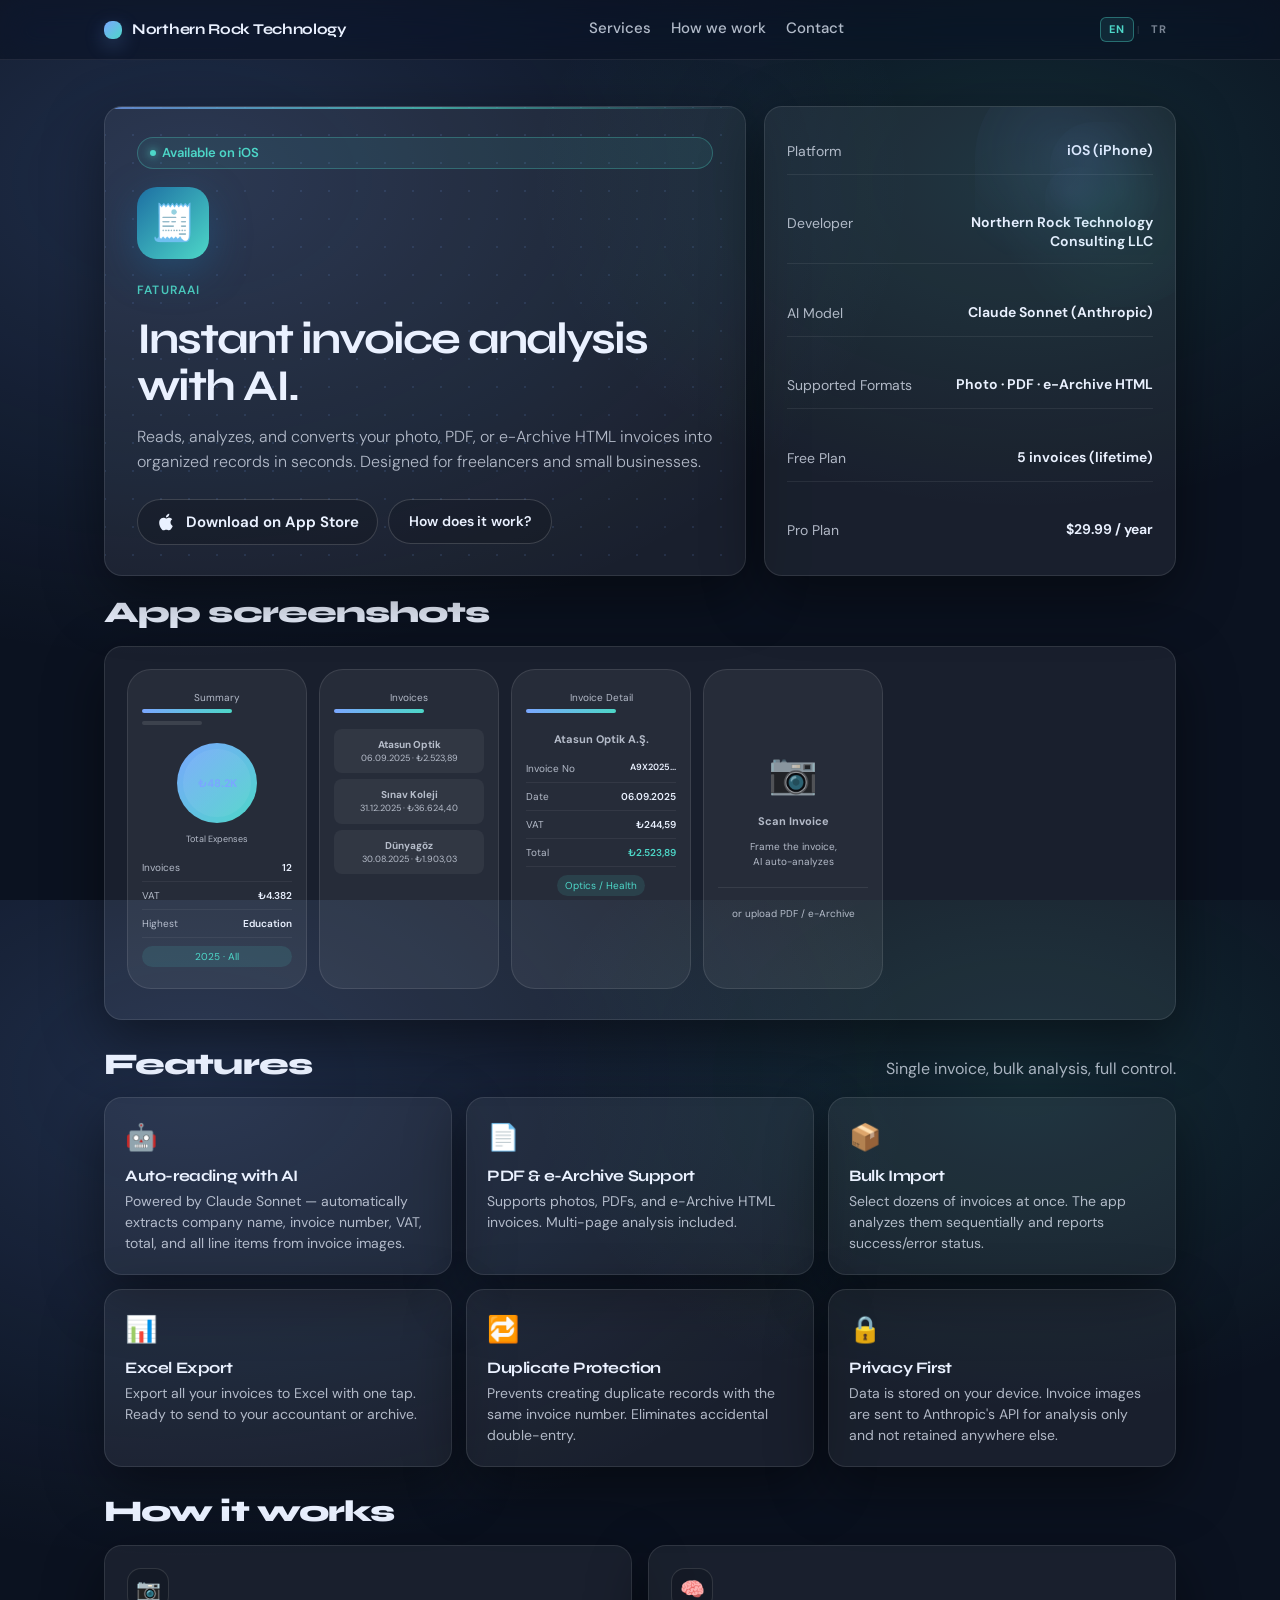
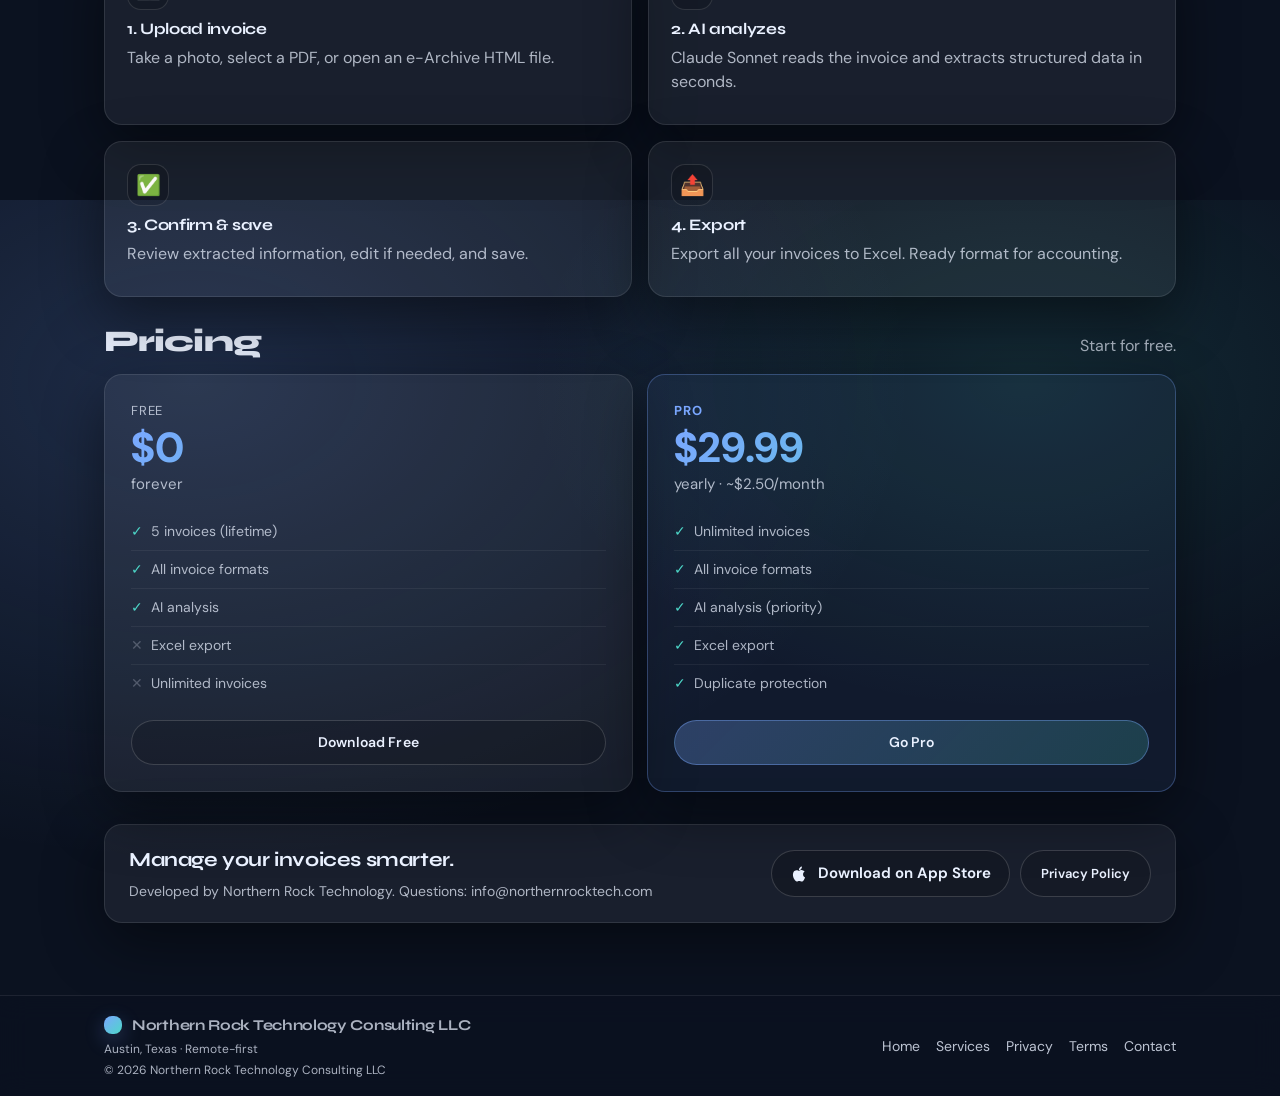
==== faturaai.html @ 68e74c22 "Initial commit via Netlify" ====
<!DOCTYPE html>
<html lang="en">
<head>
  <meta charset="UTF-8" />
  <style id="nrt-critical">
    /* Critical: hide dynamic elements before JS runs */
    .nav-drawer { display: none !important; }
    .skip-link { 
      position: fixed !important; 
      top: -300px !important; 
      opacity: 0 !important;
      pointer-events: none !important;
    }
    .nav-menu-btn { display: none !important; }
    .scroll-top { opacity: 0 !important; pointer-events: none !important; }
  </style>
  <meta name="viewport" content="width=device-width, initial-scale=1.0" />
  <title>FaturaAI – AI Invoice Analysis | Northern Rock Technology</title>
  <meta name="description" content="FaturaAI reads, analyzes, and converts your photo, PDF, and e-Archive invoices into organized records in seconds using AI. iOS app for freelancers and small businesses." />
  <link rel="preload" href="/styles.css" as="style" />
  <link rel="stylesheet" href="/styles.css" />
  <link rel="icon" href="/favicon.ico" />
  <link rel="manifest" href="/site.webmanifest" />
  <meta name="theme-color" content="#0b1220" />
  <style>
    .badge {
      display: inline-flex; align-items: center; gap: 6px;
      padding: 5px 12px; border-radius: 999px;
      border: 1px solid rgba(77,215,200,.30);
      background: rgba(77,215,200,.08);
      color: var(--accent2); font-size: 13px; font-weight: 600; margin-bottom: 14px;
    }
    .badge-dot { width:6px; height:6px; border-radius:50%; background:var(--accent2); box-shadow:0 0 8px var(--accent2); }
    .app-icon {
      width:72px; height:72px; border-radius:20px;
      background: linear-gradient(135deg,#1D6FA3,#4dd7c8);
      display:flex; align-items:center; justify-content:center;
      font-size:36px; box-shadow:0 12px 40px rgba(29,111,163,.40);
      margin-bottom:18px; flex-shrink:0;
    }
    .store-btn {
      display:inline-flex; align-items:center; gap:10px;
      padding:11px 18px; border-radius:999px;
      border:1px solid rgba(255,255,255,.16); background:rgba(0,0,0,.18);
      color:var(--text); font-weight:650; font-size:15px;
      transition:transform .15s ease,background .15s ease;
    }
    .store-btn:hover { background:rgba(122,167,255,.12); transform:translateY(-2px); }
    .store-btn svg { flex-shrink:0; }
    .feature-grid { display:grid; grid-template-columns:repeat(3,1fr); gap:14px; margin-top:6px; }
    .feature-card {
      padding:20px; background:var(--card); border:1px solid var(--border);
      border-radius:var(--radius); box-shadow:var(--shadow);
    }
    .feature-icon { font-size:26px; margin-bottom:10px; }
    .feature-card h3 { margin:0 0 6px; font-size:16px; }
    .feature-card p { margin:0; color:var(--muted); font-size:14px; line-height:1.5; }
    .pricing-card {
      padding:26px; background:var(--card); border:1px solid var(--border);
      border-radius:var(--radius); box-shadow:var(--shadow);
    }
    .price-tag {
      font-size:42px; font-weight:800; line-height:1;
      background:linear-gradient(135deg,var(--accent),var(--accent2));
      -webkit-background-clip:text; -webkit-text-fill-color:transparent; background-clip:text;
    }
    .price-period { color:var(--muted); font-size:15px; }
    .plan-features { list-style:none; padding:0; margin:18px 0; }
    .plan-features li {
      padding:8px 0; border-bottom:1px solid rgba(255,255,255,.06);
      color:var(--muted); font-size:14px; display:flex; align-items:center; gap:8px;
    }
    .plan-features li:last-child { border-bottom:none; }
    .check { color:var(--accent2); } .cross { color:rgba(234,241,255,.25); }
    .plans-grid { display:grid; grid-template-columns:1fr 1fr; gap:14px; }
    .plans-grid .pricing-card.pro { border-color:rgba(122,167,255,.30); background:rgba(122,167,255,.06); }
    .screenshot-row { display:flex; gap:12px; overflow-x:auto; padding-bottom:8px; scrollbar-width:none; }
    .screenshot-row::-webkit-scrollbar { display:none; }
    .screenshot-mock {
      flex-shrink:0; width:180px; height:320px; border-radius:24px;
      border:1px solid var(--border); background:var(--card);
      display:flex; align-items:center; justify-content:center;
      color:var(--muted); font-size:13px; text-align:center;
      padding:16px; position:relative; overflow:hidden;
    }
    .mock-inner { position:absolute; inset:0; display:flex; flex-direction:column; padding:20px 14px 14px; }
    .mock-bar { height:4px; border-radius:2px; background:rgba(255,255,255,.10); margin-bottom:8px; }
    .mock-bar.accent { background:linear-gradient(90deg,var(--accent),var(--accent2)); width:60%; }
    .mock-bar.sm { width:40%; }
    .mock-circle {
      width:80px; height:80px; border-radius:50%; border:6px solid transparent;
      background: linear-gradient(var(--card),var(--card)) padding-box,
                  linear-gradient(135deg,var(--accent),var(--accent2)) border-box;
      margin:10px auto; display:flex; align-items:center; justify-content:center;
      font-size:11px; color:var(--accent); font-weight:700;
    }
    .mock-row { display:flex; justify-content:space-between; padding:6px 0; border-bottom:1px solid rgba(255,255,255,.06); font-size:10px; }
    .mock-row .mk { color:var(--muted); } .mock-row .mv { color:var(--text); font-weight:600; }
    .mock-tag { display:inline-block; padding:3px 8px; border-radius:999px; background:rgba(77,215,200,.12); color:var(--accent2); font-size:10px; margin-top:8px; }
    @media (max-width:860px){ .feature-grid{grid-template-columns:1fr 1fr;} .plans-grid{grid-template-columns:1fr;} }
    @media (max-width:560px){ .feature-grid{grid-template-columns:1fr;} }
  </style>

</head>
<body>

<nav class="nav">
  <div class="nav-inner">
    <a href="/" class="brand">
      <div class="brand-dot"></div>
      Northern Rock Technology
    </a>
    <div class="nav-links">
      <a href="/services.html" data-i18n="nav_services">Services</a>
      <a href="/how-we-work.html" data-i18n="nav_how">How we work</a>
      <a href="/contact.html" data-i18n="nav_contact">Contact</a>
    </div>
  </div>
</nav>

<div id="main-content" class="container">

  <!-- HERO -->
  <div class="hero" style="padding-top:22px">
    <div class="card hero-card" style="display:flex; flex-direction:column; gap:4px">
      <div class="badge">
        <span class="badge-dot"></span>
        <span data-i18n="fatura_available">Available on iOS</span>
      </div>
      <div class="app-icon">🧾</div>
      <div class="eyebrow" data-i18n="fatura_eyebrow">FaturaAI</div>
      <h1 style="font-size:44px; margin:0 0 10px" data-i18n="fatura_h1">Instant invoice analysis<br>with AI.</h1>
      <p style="font-size:16px; margin:0 0 20px; color:var(--muted); line-height:1.6" data-i18n="fatura_lead">
        Reads, analyzes, and converts your photo, PDF, or e-Archive HTML invoices into organized records in seconds. Designed for freelancers and small businesses.
      </p>
      <div class="hero-actions">
        <a href="https://apps.apple.com/app/faturaai/id6760459140" class="store-btn">
          <svg width="20" height="20" viewBox="0 0 24 24" fill="currentColor"><path d="M18.71 19.5c-.83 1.24-1.71 2.45-3.05 2.47-1.34.03-1.77-.79-3.29-.79-1.53 0-2 .77-3.27.82-1.31.05-2.3-1.32-3.14-2.53C4.25 17 2.94 12.45 4.7 9.39c.87-1.52 2.43-2.48 4.12-2.51 1.28-.02 2.5.87 3.29.87.78 0 2.26-1.07 3.8-.91.65.03 2.47.26 3.64 1.98-.09.06-2.17 1.28-2.15 3.81.03 3.02 2.65 4.03 2.68 4.04-.03.07-.42 1.44-1.38 2.83M13 3.5c.73-.83 1.94-1.46 2.94-1.5.13 1.17-.34 2.35-1.04 3.19-.69.85-1.83 1.51-2.95 1.42-.15-1.15.41-2.35 1.05-3.11z"/></svg>
          <span data-i18n="fatura_appstore">Download on App Store</span>
        </a>
        <a href="#how-it-works" class="btn" style="font-size:14px" data-i18n="fatura_how_link">How does it work?</a>
      </div>
    </div>

    <div class="card hero-meta">
      <div class="meta-visual">
        <div class="orb"></div><div class="orb small"></div><div class="orb tiny"></div>
      </div>
      <div class="meta-row"><span class="meta-k" data-i18n="fatura_meta_platform_k">Platform</span><span class="meta-v" data-i18n="fatura_meta_platform_v">iOS (iPhone)</span></div>
      <div class="meta-row"><span class="meta-k" data-i18n="fatura_meta_dev_k">Developer</span><span class="meta-v" data-i18n="fatura_meta_dev_v">Northern Rock Technology Consulting LLC</span></div>
      <div class="meta-row"><span class="meta-k" data-i18n="fatura_meta_ai_k">AI Model</span><span class="meta-v" data-i18n="fatura_meta_ai_v">Claude Sonnet (Anthropic)</span></div>
      <div class="meta-row"><span class="meta-k" data-i18n="fatura_meta_format_k">Supported Formats</span><span class="meta-v" data-i18n="fatura_meta_format_v">Photo · PDF · e-Archive HTML</span></div>
      <div class="meta-row"><span class="meta-k" data-i18n="fatura_meta_free_k">Free Plan</span><span class="meta-v" data-i18n="fatura_meta_free_v">5 invoices (lifetime)</span></div>
      <div class="meta-row"><span class="meta-k" data-i18n="fatura_meta_pro_k">Pro Plan</span><span class="meta-v" data-i18n="fatura_meta_pro_v">$29.99 / year</span></div>
    </div>
  </div>

  <!-- SCREENSHOTS -->
  <div class="section">
    <div class="section-head"><h2 data-i18n="fatura_screens_h2">App screenshots</h2></div>
    <div class="card" style="padding:22px; overflow:hidden">
      <div class="screenshot-row">
        <div class="screenshot-mock">
          <div class="mock-inner">
            <div style="font-size:10px; color:var(--muted); margin-bottom:4px">Summary</div>
            <div class="mock-bar accent"></div><div class="mock-bar sm"></div>
            <div class="mock-circle">₺48.2K</div>
            <div style="font-size:9px; color:var(--muted); text-align:center; margin-bottom:8px">Total Expenses</div>
            <div class="mock-row"><span class="mk">Invoices</span><span class="mv">12</span></div>
            <div class="mock-row"><span class="mk">VAT</span><span class="mv">₺4.382</span></div>
            <div class="mock-row"><span class="mk">Highest</span><span class="mv">Education</span></div>
            <div class="mock-tag">2025 · All</div>
          </div>
        </div>
        <div class="screenshot-mock">
          <div class="mock-inner">
            <div style="font-size:10px; color:var(--muted); margin-bottom:4px">Invoices</div>
            <div class="mock-bar accent"></div>
            <div style="margin-top:8px; display:flex; flex-direction:column; gap:6px">
              <div style="background:rgba(255,255,255,.05); border-radius:8px; padding:8px">
                <div style="font-size:10px; font-weight:700">Atasun Optik</div>
                <div style="font-size:9px; color:var(--muted)">06.09.2025 · ₺2.523,89</div>
              </div>
              <div style="background:rgba(255,255,255,.05); border-radius:8px; padding:8px">
                <div style="font-size:10px; font-weight:700">Sınav Koleji</div>
                <div style="font-size:9px; color:var(--muted)">31.12.2025 · ₺36.624,40</div>
              </div>
              <div style="background:rgba(255,255,255,.05); border-radius:8px; padding:8px">
                <div style="font-size:10px; font-weight:700">Dünyagöz</div>
                <div style="font-size:9px; color:var(--muted)">30.08.2025 · ₺1.903,03</div>
              </div>
            </div>
          </div>
        </div>
        <div class="screenshot-mock">
          <div class="mock-inner">
            <div style="font-size:10px; color:var(--muted); margin-bottom:4px">Invoice Detail</div>
            <div class="mock-bar accent"></div>
            <div style="margin-top:10px">
              <div style="font-size:11px; font-weight:700; margin-bottom:8px">Atasun Optik A.Ş.</div>
              <div class="mock-row"><span class="mk">Invoice No</span><span class="mv" style="font-size:9px">A9X2025...</span></div>
              <div class="mock-row"><span class="mk">Date</span><span class="mv">06.09.2025</span></div>
              <div class="mock-row"><span class="mk">VAT</span><span class="mv">₺244,59</span></div>
              <div class="mock-row"><span class="mk">Total</span><span class="mv" style="color:var(--accent2)">₺2.523,89</span></div>
              <div class="mock-tag">Optics / Health</div>
            </div>
          </div>
        </div>
        <div class="screenshot-mock">
          <div class="mock-inner" style="align-items:center; justify-content:center; gap:10px">
            <div style="font-size:40px">📷</div>
            <div style="font-size:11px; font-weight:700; text-align:center">Scan Invoice</div>
            <div style="font-size:10px; color:var(--muted); text-align:center; line-height:1.5">Frame the invoice,<br>AI auto-analyzes</div>
            <div style="width:100%; height:1px; background:rgba(255,255,255,.08); margin:8px 0"></div>
            <div style="font-size:10px; color:var(--muted); text-align:center">or upload PDF / e-Archive</div>
          </div>
        </div>
      </div>
    </div>
  </div>

  <!-- FEATURES -->
  <div class="section">
    <div class="section-head">
      <h2 data-i18n="fatura_feat_h2">Features</h2>
      <p class="muted" data-i18n="fatura_feat_lead">Single invoice, bulk analysis, full control.</p>
    </div>
    <div class="feature-grid">
      <div class="feature-card"><div class="feature-icon">🤖</div><h3 data-i18n="fatura_f1_h3">Auto-reading with AI</h3><p data-i18n="fatura_f1_p">Powered by Claude Sonnet — automatically extracts company name, invoice number, VAT, total, and all line items from invoice images.</p></div>
      <div class="feature-card"><div class="feature-icon">📄</div><h3 data-i18n="fatura_f2_h3">PDF & e-Archive Support</h3><p data-i18n="fatura_f2_p">Supports photos, PDFs, and e-Archive HTML invoices. Multi-page analysis included.</p></div>
      <div class="feature-card"><div class="feature-icon">📦</div><h3 data-i18n="fatura_f3_h3">Bulk Import</h3><p data-i18n="fatura_f3_p">Select dozens of invoices at once. The app analyzes them sequentially and reports success/error status.</p></div>
      <div class="feature-card"><div class="feature-icon">📊</div><h3 data-i18n="fatura_f4_h3">Excel Export</h3><p data-i18n="fatura_f4_p">Export all your invoices to Excel with one tap. Ready to send to your accountant or archive.</p></div>
      <div class="feature-card"><div class="feature-icon">🔁</div><h3 data-i18n="fatura_f5_h3">Duplicate Protection</h3><p data-i18n="fatura_f5_p">Prevents creating duplicate records with the same invoice number. Eliminates accidental double-entry.</p></div>
      <div class="feature-card"><div class="feature-icon">🔒</div><h3 data-i18n="fatura_f6_h3">Privacy First</h3><p data-i18n="fatura_f6_p">Data is stored on your device. Invoice images are sent to Anthropic's API for analysis only and not retained anywhere else.</p></div>
    </div>
  </div>

  <!-- HOW IT WORKS -->
  <div class="section" id="how-it-works">
    <div class="section-head"><h2 data-i18n="fatura_how_h2">How it works</h2></div>
    <div class="grid">
      <div class="card service"><div class="service-icon">📷</div><h3 data-i18n="fatura_step1_h3">1. Upload invoice</h3><p data-i18n="fatura_step1_p">Take a photo, select a PDF, or open an e-Archive HTML file.</p></div>
      <div class="card service"><div class="service-icon">🧠</div><h3 data-i18n="fatura_step2_h3">2. AI analyzes</h3><p data-i18n="fatura_step2_p">Claude Sonnet reads the invoice and extracts structured data in seconds.</p></div>
      <div class="card service"><div class="service-icon">✅</div><h3 data-i18n="fatura_step3_h3">3. Confirm & save</h3><p data-i18n="fatura_step3_p">Review extracted information, edit if needed, and save.</p></div>
      <div class="card service"><div class="service-icon">📤</div><h3 data-i18n="fatura_step4_h3">4. Export</h3><p data-i18n="fatura_step4_p">Export all your invoices to Excel. Ready format for accounting.</p></div>
    </div>
  </div>

  <!-- PRICING -->
  <div class="section">
    <div class="section-head">
      <h2 data-i18n="fatura_price_h2">Pricing</h2>
      <p class="muted" data-i18n="fatura_price_lead">Start for free.</p>
    </div>
    <div class="plans-grid">
      <div class="pricing-card">
        <div style="font-size:13px; color:var(--muted); margin-bottom:6px; text-transform:uppercase; letter-spacing:.06em;" data-i18n="fatura_free_label">Free</div>
        <div class="price-tag">$0</div>
        <div class="price-period" style="margin-top:4px" data-i18n="fatura_free_period">forever</div>
        <ul class="plan-features">
          <li><span class="check">✓</span> <span data-i18n="fatura_free_f1">5 invoices (lifetime)</span></li>
          <li><span class="check">✓</span> <span data-i18n="fatura_free_f2">All invoice formats</span></li>
          <li><span class="check">✓</span> <span data-i18n="fatura_free_f3">AI analysis</span></li>
          <li><span class="cross">✕</span> <span data-i18n="fatura_free_f4">Excel export</span></li>
          <li><span class="cross">✕</span> <span data-i18n="fatura_free_f5">Unlimited invoices</span></li>
        </ul>
        <a href="https://apps.apple.com/app/faturaai/id6760459140" class="btn" style="width:100%; justify-content:center" data-i18n="fatura_free_btn">Download Free</a>
      </div>
      <div class="pricing-card pro">
        <div style="font-size:13px; color:var(--accent); margin-bottom:6px; text-transform:uppercase; letter-spacing:.06em; font-weight:700;" data-i18n="fatura_pro_label">Pro</div>
        <div class="price-tag">$29.99</div>
        <div class="price-period" style="margin-top:4px" data-i18n="fatura_pro_period">yearly · ~$2.50/month</div>
        <ul class="plan-features">
          <li><span class="check">✓</span> <span data-i18n="fatura_pro_f1">Unlimited invoices</span></li>
          <li><span class="check">✓</span> <span data-i18n="fatura_pro_f2">All invoice formats</span></li>
          <li><span class="check">✓</span> <span data-i18n="fatura_pro_f3">AI analysis (priority)</span></li>
          <li><span class="check">✓</span> <span data-i18n="fatura_pro_f4">Excel export</span></li>
          <li><span class="check">✓</span> <span data-i18n="fatura_pro_f5">Duplicate protection</span></li>
        </ul>
        <a href="https://apps.apple.com/app/faturaai/id6760459140" class="btn primary" style="width:100%; justify-content:center" data-i18n="fatura_pro_btn">Go Pro</a>
      </div>
    </div>
  </div>

  <!-- CTA -->
  <div class="card cta" style="margin-top:24px; margin-bottom:8px">
    <div>
      <p class="cta-title" style="font-size:20px; font-weight:700" data-i18n="fatura_cta_title">Manage your invoices smarter.</p>
      <p class="muted" style="margin:0; font-size:14px" data-i18n="fatura_cta_sub">Developed by Northern Rock Technology. Questions: info@northernrocktech.com</p>
    </div>
    <div style="display:flex; gap:10px; flex-wrap:wrap">
      <a href="https://apps.apple.com/app/faturaai/id6760459140" class="store-btn">
        <svg width="18" height="18" viewBox="0 0 24 24" fill="currentColor"><path d="M18.71 19.5c-.83 1.24-1.71 2.45-3.05 2.47-1.34.03-1.77-.79-3.29-.79-1.53 0-2 .77-3.27.82-1.31.05-2.3-1.32-3.14-2.53C4.25 17 2.94 12.45 4.7 9.39c.87-1.52 2.43-2.48 4.12-2.51 1.28-.02 2.5.87 3.29.87.78 0 2.26-1.07 3.8-.91.65.03 2.47.26 3.64 1.98-.09.06-2.17 1.28-2.15 3.81.03 3.02 2.65 4.03 2.68 4.04-.03.07-.42 1.44-1.38 2.83M13 3.5c.73-.83 1.94-1.46 2.94-1.5.13 1.17-.34 2.35-1.04 3.19-.69.85-1.83 1.51-2.95 1.42-.15-1.15.41-2.35 1.05-3.11z"/></svg>
        <span data-i18n="fatura_appstore">Download on App Store</span>
      </a>
      <a href="/privacy.html" class="btn" style="font-size:13px" data-i18n="fatura_privacy_btn">Privacy Policy</a>
    </div>
  </div>

</div>

<footer class="footer">
  <div class="footer-inner container" style="max-width:1120px; margin:0 auto;">
    <div>
      <div class="brand" style="margin-bottom:4px">
        <div class="brand-dot"></div>
        Northern Rock Technology Consulting LLC
      </div>
      <div class="tiny muted">Austin, Texas · Remote-first</div>
      <div class="tiny muted" style="margin-top:4px">© <span class="ftr-year"></span> Northern Rock Technology Consulting LLC</div>
    </div>
    <div style="display:flex; gap:16px; align-items:center; flex-wrap:wrap">
      <a href="/" data-i18n="fatura_footer_ana">Home</a>
      <a href="/services.html" data-i18n="fatura_footer_serv">Services</a>
      <a href="/privacy.html" data-i18n="fatura_footer_priv">Privacy</a>
      <a href="/terms.html" data-i18n="fatura_footer_terms">Terms</a>
      <a href="/contact.html" data-i18n="fatura_footer_contact">Contact</a>
    </div>
  </div>
</footer>

<script src="/i18n.js"></script>
<script>document.querySelectorAll(".ftr-year").forEach(function(el){el.textContent=new Date().getFullYear();});</script>
</body>
</html>
---- styles.css ----
@import url('https://fonts.googleapis.com/css2?family=Syne:wght@400;500;600;700;800&family=DM+Sans:ital,opsz,wght@0,9..40,300;0,9..40,400;0,9..40,500;0,9..40,600;1,9..40,300;1,9..40,400&display=swap');

/* ============================================================
   Northern Rock Technology Consulting — styles.css v2
   UX-improved: accessibility, mobile nav, transitions, contrast
   ============================================================ */

/* ── Design Tokens ── */
:root {
  --bg: #0b1220;
  --card: rgba(255,255,255,.06);
  --border: rgba(255,255,255,.10);
  --text: #eaf1ff;
  --muted: rgba(234,241,255,.72);
  --muted-strong: rgba(234,241,255,.85); /* improved contrast */
  --accent: #7aa7ff;
  --accent2: #4dd7c8;
  --accent-hover: #9dbfff;
  --shadow: 0 20px 60px rgba(0,0,0,.45);
  --shadow-sm: 0 4px 20px rgba(0,0,0,.30);
  --radius: 18px;
  --radius-sm: 12px;
  --nav-h: 60px;
  --transition: .18s ease;
  --font-display: 'Syne', ui-sans-serif, sans-serif;
  --font-body: 'DM Sans', ui-sans-serif, sans-serif;
}

/* ── Reset & Base ── */
*, *::before, *::after { box-sizing: border-box; }
html { scroll-behavior: smooth; }
html, body { height: 100%; }
body {
  margin: 0;
  font-family: 'DM Sans', ui-sans-serif, system-ui, sans-serif;
  background:
    radial-gradient(1200px 800px at 15% 20%, rgba(122,167,255,.18), transparent 60%),
    radial-gradient(900px 600px at 80% 20%, rgba(77,215,200,.12), transparent 55%),
    var(--bg);
  color: var(--text);
  -webkit-font-smoothing: antialiased;
  line-height: 1.5;
}

/* ── Heading & Display Typography ── */
h1, h2, h3, h4, h5, h6 {
  margin: 0;
  font-family: var(--font-display);
  font-weight: 700;
  line-height: 1.12;
  letter-spacing: -0.025em;
}
p, li, label, figcaption {
  font-family: var(--font-body);
}


/* ── Page fade-in (prevents flash on navigation) ── */
body { animation: pageFade .22s ease; }
@keyframes pageFade { from { opacity: 0; } to { opacity: 1; } }

/* ── Skip to content (accessibility - visually hidden until focused) ── */
.skip-link {
  position: fixed;
  top: -200px;
  left: 16px;
  z-index: 9999;
  padding: 10px 18px;
  border-radius: 8px;
  background: var(--accent);
  color: #0b1220;
  font-weight: 700;
  font-size: 14px;
  transition: top .15s ease;
  pointer-events: none;
  opacity: 0;
}
.skip-link:focus {
  top: 10px;
  pointer-events: auto;
  opacity: 1;
}

/* ── Links ── */
a { color: inherit; text-decoration: none; }
a:hover { opacity: .92; }

/* ── Focus rings (accessibility) ── */
:focus-visible {
  outline: 2px solid var(--accent);
  outline-offset: 3px;
  border-radius: 4px;
}

/* ── Container ── */
.container { max-width: 1120px; margin: 0 auto; padding: 24px; }

/* ============================================================
   NAVIGATION
   ============================================================ */
.nav {
  position: sticky;
  top: 0;
  z-index: 200;
  height: var(--nav-h);
  backdrop-filter: blur(16px) saturate(1.4);
  -webkit-backdrop-filter: blur(16px) saturate(1.4);
  background: rgba(11,18,32,.60);
  border-bottom: 1px solid rgba(255,255,255,.08);
}
.nav-inner {
  max-width: 1120px;
  margin: 0 auto;
  padding: 0 24px;
  height: 100%;
  display: flex;
  align-items: center;
  justify-content: space-between;
  gap: 16px;
}
.brand {
  display: flex;
  align-items: center;
  gap: 10px;
  font-weight: 700;
  font-family: var(--font-display);
  font-size: 15px;
  letter-spacing: -0.02em;
  flex-shrink: 0;
  transition: opacity var(--transition);
}
.brand:hover { opacity: .85; }
.brand-dot {
  width: 18px; height: 18px;
  border-radius: 8px;
  background: linear-gradient(135deg, var(--accent), var(--accent2));
  box-shadow: 0 6px 20px rgba(122,167,255,.30);
  flex-shrink: 0;
}

/* Desktop nav links */
.nav-links {
  display: flex;
  align-items: center;
  gap: 20px;
}
.nav-links a {
  color: rgba(234,241,255,.75);
  font-family: var(--font-body);
  font-weight: 500;
  font-size: 15px;
  padding: 4px 0;
  border-bottom: 2px solid transparent;
  transition: color var(--transition), border-color var(--transition);
}
.nav-links a:hover { color: var(--text); opacity: 1; }
.nav-links a.active {
  color: var(--text);
  border-bottom-color: var(--accent2);
}

/* ── Language Switcher ── */
.lang-switcher {
  display: flex;
  align-items: center;
  gap: 3px;
  margin-left: 14px;
  flex-shrink: 0;
}
.lang-toggle {
  background: none;
  border: 1px solid transparent;
  color: rgba(234,241,255,.50);
  font-size: 11px;
  font-weight: 700;
  letter-spacing: .08em;
  padding: 4px 8px;
  border-radius: 6px;
  cursor: pointer;
  transition: color var(--transition), border-color var(--transition), background var(--transition);
  font-family: inherit;
  line-height: 1.4;
}
.lang-toggle:hover { color: var(--text); background: rgba(255,255,255,.07); }
.lang-toggle.active {
  color: var(--accent2);
  border-color: rgba(77,215,200,.40);
  background: rgba(77,215,200,.10);
}
.lang-sep {
  color: rgba(255,255,255,.15);
  font-size: 10px;
  user-select: none;
  pointer-events: none;
}

/* ── Mobile hamburger ── */
.nav-menu-btn {
  display: none;
  flex-direction: column;
  justify-content: center;
  align-items: center;
  gap: 5px;
  width: 38px; height: 38px;
  border: 1px solid rgba(255,255,255,.12);
  border-radius: 10px;
  background: rgba(0,0,0,.12);
  cursor: pointer;
  flex-shrink: 0;
  transition: background var(--transition);
}
.nav-menu-btn:hover { background: rgba(255,255,255,.08); }
.nav-menu-btn span {
  display: block;
  width: 18px; height: 2px;
  background: var(--text);
  border-radius: 2px;
  transition: transform .22s ease, opacity .22s ease;
}
.nav-menu-btn.open span:nth-child(1) { transform: translateY(7px) rotate(45deg); }
.nav-menu-btn.open span:nth-child(2) { opacity: 0; transform: scaleX(0); }
.nav-menu-btn.open span:nth-child(3) { transform: translateY(-7px) rotate(-45deg); }

/* Mobile drawer - ALWAYS hidden unless .open class present */
.nav-drawer {
  position: fixed;
  top: var(--nav-h);
  left: 0; right: 0;
  z-index: 199;
  background: rgba(11,18,32,.97);
  backdrop-filter: blur(20px);
  -webkit-backdrop-filter: blur(20px);
  border-bottom: 1px solid rgba(255,255,255,.10);
  padding: 16px 24px 24px;
  flex-direction: column;
  gap: 4px;
  display: none;
}
.nav-drawer.open {
  display: flex;
  animation: drawerSlide .18s ease;
}
@keyframes drawerSlide {
  from { opacity: 0; transform: translateY(-8px); }
  to { opacity: 1; transform: translateY(0); }
}
.nav-drawer a {
  display: block;
  padding: 13px 4px;
  color: rgba(234,241,255,.80);
  font-size: 17px;
  font-weight: 520;
  border-bottom: 1px solid rgba(255,255,255,.06);
  transition: color var(--transition), padding-left var(--transition);
}
.nav-drawer a:last-child { border-bottom: none; }
.nav-drawer a:hover { color: var(--text); padding-left: 8px; opacity: 1; }
.nav-drawer a.active { color: var(--accent2); }
.nav-drawer .drawer-lang {
  display: flex;
  gap: 8px;
  margin-top: 12px;
  padding-top: 12px;
  border-top: 1px solid rgba(255,255,255,.08);
}

/* ============================================================
   CARDS
   ============================================================ */
.card {
  background: var(--card);
  border: 1px solid var(--border);
  border-radius: var(--radius);
  box-shadow: var(--shadow);
  transition: border-color var(--transition), transform var(--transition), box-shadow var(--transition), background var(--transition);
}
/* Clickable cards (service items) get lift on hover */
.service.card:hover, a.card:hover {
  border-color: rgba(122,167,255,.30);
  transform: translateY(-3px);
  background: rgba(122,167,255,.05);
  box-shadow: 0 16px 48px rgba(0,0,0,.45), 0 0 0 1px rgba(122,167,255,.10);
}
.service.card:hover .service-icon {
  background: rgba(122,167,255,.14);
  border-color: rgba(122,167,255,.25);
}

/* ── Typography helpers ── */
.muted { color: var(--muted); }
.muted-strong { color: var(--muted-strong); }
.tiny { font-size: 12px; line-height: 1.4; }

/* ============================================================
   HERO
   ============================================================ */
.hero {
  display: grid;
  grid-template-columns: 1.4fr .9fr;
  gap: 18px;
  padding-top: 18px;
  align-items: stretch;
}
.hero-card { 
  padding: 30px 32px;
  position: relative;
  overflow: hidden;
}

/* Subtle dot-grid texture on hero left card */
.hero-card::before {
  content: '';
  position: absolute;
  inset: 0;
  background-image: radial-gradient(circle, rgba(122,167,255,.12) 1px, transparent 1px);
  background-size: 28px 28px;
  background-position: 14px 14px;
  pointer-events: none;
  z-index: 0;
}
.hero-card > * { position: relative; z-index: 1; }

/* Animated accent top border */
.hero-card::after {
  content: '';
  position: absolute;
  top: 0; left: 0;
  height: 2px;
  width: 100%;
  background: linear-gradient(90deg, var(--accent), var(--accent2), transparent);
  opacity: .7;
}
.eyebrow {
  color: var(--accent2);
  font-weight: 600;
  font-size: 12px;
  letter-spacing: .10em;
  margin-bottom: 12px;
  text-transform: uppercase;
  font-family: var(--font-body);
  opacity: .9;
}
.hero h1 {
  font-size: clamp(26px, 2.8vw, 36px);
  line-height: 1.08;
  margin: 0 0 18px;
  letter-spacing: -.045em;
  font-family: var(--font-display);
  font-weight: 700;
}
.hero p {
  font-size: 18px;
  line-height: 1.65;
  margin: 0 0 24px;
  color: var(--muted-strong);
  font-family: var(--font-body);
  font-weight: 300;
}
.hero-actions {
  display: flex;
  flex-wrap: wrap;
  gap: 10px;
  align-items: center;
}

.pill {
  display: inline-flex;
  align-items: center;
  padding: 9px 14px;
  border-radius: 999px;
  border: 1px solid rgba(255,255,255,.12);
  background: rgba(0,0,0,.10);
  color: rgba(234,241,255,.80);
  font-size: 13px;
  letter-spacing: .01em;
}

/* ── Hero meta card ── */
.hero-meta {
  padding: 22px;
  position: relative;
  overflow: hidden;
  height: 100%;
  display: flex;
  flex-direction: column;
  justify-content: space-between;
}
.meta-row {
  display: grid;
  grid-template-columns: 140px 1fr;
  gap: 14px;
  align-items: start;
  padding: 12px 0;
  border-bottom: 1px solid rgba(255,255,255,.07);
}
.meta-row:last-of-type { border-bottom: none; }
.meta-k { color: var(--muted); white-space: nowrap; font-size: 14px; }
.meta-v {
  text-align: right;
  font-weight: 650;
  line-height: 1.35;
  overflow-wrap: anywhere;
  word-break: break-word;
  font-size: 14px;
}

/* orbs */
.meta-visual { position: absolute; inset: -40px -40px auto auto; width: 240px; height: 240px; opacity: .28; pointer-events: none; }
.orb {
  position: absolute;
  inset: 0;
  border-radius: 90px;
  background:
    radial-gradient(circle at 35% 35%, rgba(122,167,255,.35), transparent 55%),
    radial-gradient(circle at 60% 65%, rgba(77,215,200,.24), transparent 55%);
}
.orb.small { inset: 55px 55px auto auto; width: 110px; height: 110px; border-radius: 44px; opacity: .85; }
.orb.tiny { inset: auto auto 70px 70px; width: 70px; height: 70px; border-radius: 30px; opacity: .7; }

/* ============================================================
   BUTTONS
   ============================================================ */
.btn {
  display: inline-flex;
  align-items: center;
  justify-content: center;
  gap: 8px;
  padding: 11px 20px;
  border-radius: 999px;
  border: 1px solid rgba(255,255,255,.16);
  background: rgba(0,0,0,.14);
  color: var(--text);
  font-weight: 600;
  font-size: 14px;
  font-family: var(--font-body);
  letter-spacing: 0.01em;
  cursor: pointer;
  transition: transform var(--transition), background var(--transition), border-color var(--transition), box-shadow var(--transition);
  position: relative;
  overflow: hidden;
  white-space: nowrap;
}
.btn:hover {
  transform: translateY(-2px);
  background: rgba(255,255,255,.07);
  border-color: rgba(255,255,255,.22);
  box-shadow: 0 8px 24px rgba(0,0,0,.30);
  opacity: 1;
}
.btn:active { transform: translateY(0); }

.btn.primary {
  border-color: rgba(122,167,255,.40);
  background: linear-gradient(135deg, rgba(122,167,255,.28), rgba(77,215,200,.20));
}
.btn.primary:hover {
  border-color: rgba(122,167,255,.65);
  background: linear-gradient(135deg, rgba(122,167,255,.38), rgba(77,215,200,.30));
  box-shadow: 0 8px 28px rgba(122,167,255,.20);
}

/* Loading state */
.btn.loading {
  pointer-events: none;
  opacity: .7;
}
.btn.loading::after {
  content: '';
  width: 14px; height: 14px;
  border: 2px solid rgba(255,255,255,.3);
  border-top-color: var(--text);
  border-radius: 50%;
  animation: spin .65s linear infinite;
  margin-left: 6px;
}
@keyframes spin { to { transform: rotate(360deg); } }

/* ============================================================
   SECTIONS & GRID
   ============================================================ */
.section { padding: 20px 0 8px; }
.section-head {
  display: flex;
  align-items: flex-end;
  justify-content: space-between;
  gap: 16px;
  margin-bottom: 16px;
}
.section-head h2 { margin: 0; font-size: 30px; letter-spacing: -.03em; font-family: var(--font-display); font-weight: 800; }
.section-head p { margin: 0; }

.grid {
  display: grid;
  grid-template-columns: repeat(2, minmax(0, 1fr));
  gap: 16px;
}

/* Service cards */
.section .grid .card {
  animation: cardFadeIn .35s ease both;
}
.section .grid .card:nth-child(1) { animation-delay: .05s; }
.section .grid .card:nth-child(2) { animation-delay: .10s; }
.section .grid .card:nth-child(3) { animation-delay: .15s; }
.section .grid .card:nth-child(4) { animation-delay: .20s; }
@keyframes cardFadeIn {
  from { opacity: 0; transform: translateY(12px); }
  to   { opacity: 1; transform: translateY(0); }
}
.service { padding: 22px; }
.service h3 { margin: 10px 0 8px; font-size: 16px; letter-spacing: -.02em; font-family: var(--font-display); font-weight: 700; }
.service p { margin: 0 0 8px; color: var(--muted); }
.service-icon {
  width: 42px; height: 42px;
  border-radius: 14px;
  display: flex;
  align-items: center;
  justify-content: center;
  border: 1px solid rgba(255,255,255,.12);
  background: rgba(0,0,0,.14);
  font-size: 20px;
  transition: background var(--transition), border-color var(--transition), transform .22s ease;
}
.list { margin: 10px 0 0; padding-left: 18px; color: var(--muted-strong); }
.list li { margin: 8px 0; line-height: 1.45; }

/* CTA strip */
.cta {
  margin-top: 18px;
  padding: 20px 24px;
  display: flex;
  align-items: center;
  justify-content: space-between;
  gap: 16px;
  flex-wrap: wrap;
}
.cta-title { margin: 0 0 6px; font-size: 20px; font-weight: 700; font-family: var(--font-display); letter-spacing: -.02em; }

/* ============================================================
   PAGE HEADERS
   ============================================================ */
.page-head { padding-top: 20px; margin-bottom: 4px; }
.page-head h1 { margin: 0 0 10px; font-size: 42px; letter-spacing: -.03em; font-family: var(--font-display); }
.page-head p { margin: 0 0 16px; color: var(--muted-strong); font-size: 17px; }

/* ============================================================
   CONTACT FORM
   ============================================================ */
.contact-grid { grid-template-columns: .9fr 1.1fr; }

label {
  display: block;
  margin-top: 14px;
  margin-bottom: 6px;
  font-weight: 650;
  font-size: 14px;
  color: rgba(234,241,255,.88);
  letter-spacing: .01em;
}
input, textarea, select {
  width: 100%;
  padding: 12px 14px;
  border-radius: var(--radius-sm);
  border: 1px solid rgba(255,255,255,.14);
  background: rgba(0,0,0,.18);
  color: var(--text);
  font-size: 16px; /* prevents iOS auto-zoom */
  font-family: inherit;
  outline: none;
  transition: border-color var(--transition), box-shadow var(--transition);
}
textarea { min-height: 120px; resize: vertical; }
input:focus, textarea:focus {
  border-color: rgba(122,167,255,.55);
  box-shadow: 0 0 0 3px rgba(122,167,255,.10);
}
input::placeholder, textarea::placeholder { color: rgba(234,241,255,.35); }

.form-actions {
  display: flex;
  align-items: center;
  gap: 12px;
  margin-top: 16px;
  flex-wrap: wrap;
}
.hidden { display: none; }

/* ============================================================
   FOOTER
   ============================================================ */
.footer {
  margin-top: 40px;
  border-top: 1px solid rgba(255,255,255,.08);
  font-family: var(--font-body);
  background: rgba(11,18,32,.60);
  backdrop-filter: blur(14px);
  -webkit-backdrop-filter: blur(14px);
}
.footer-inner {
  max-width: 1120px;
  margin: 0 auto;
  display: flex;
  justify-content: space-between;
  align-items: center;
  gap: 12px;
  flex-wrap: wrap;
  padding: 18px 24px;
  font-size: 14px;
  color: var(--muted);
}
.footer a { color: rgba(234,241,255,.80); transition: color var(--transition); }
.footer a:hover { color: var(--text); opacity: 1; }

/* ============================================================
   TOAST & MODAL
   ============================================================ */
.toast {
  position: fixed;
  left: 50%;
  bottom: 28px;
  transform: translateX(-50%) translateY(8px);
  background: rgba(15,27,46,.96);
  border: 1px solid rgba(255,255,255,.14);
  box-shadow: var(--shadow);
  border-radius: 14px;
  padding: 13px 18px;
  color: rgba(234,241,255,.95);
  font-size: 14px;
  font-weight: 500;
  opacity: 0;
  pointer-events: none;
  z-index: 300;
  transition: opacity .2s ease, transform .2s ease;
  white-space: nowrap;
  max-width: calc(100vw - 32px);
  text-align: center;
}
.toast.show { opacity: 1; transform: translateX(-50%) translateY(0); }
.toast.error { border-color: rgba(255,120,120,.40); }

.modal {
  position: fixed;
  inset: 0;
  background: rgba(0,0,0,.60);
  display: none;
  align-items: center;
  justify-content: center;
  padding: 18px;
  z-index: 400;
}
.modal.open { display: flex; }
.modal-card {
  width: min(520px, 100%);
  padding: 32px;
  border-radius: 20px;
  background: rgba(13,22,40,.98);
  border: 1px solid rgba(255,255,255,.14);
  box-shadow: var(--shadow);
  text-align: center;
  animation: modalPop .2s ease;
}
@keyframes modalPop {
  from { opacity: 0; transform: scale(.95); }
  to { opacity: 1; transform: scale(1); }
}
.modal-icon { font-size: 44px; margin-bottom: 8px; }
.modal-card h2 { margin: 0 0 10px; }
.modal-card p { margin: 0 0 16px; color: var(--muted); }
.modal-actions { display: flex; gap: 10px; justify-content: center; flex-wrap: wrap; }

/* ============================================================
   COOKIE BANNER
   ============================================================ */
.cookie {
  position: fixed;
  left: 18px; right: 18px; bottom: 18px;
  z-index: 150;
  display: flex;
  justify-content: center;
  pointer-events: none;
}
.cookie[hidden] { display: none !important; }
.cookie.show { pointer-events: auto; }
.cookie-inner {
  width: min(980px, 100%);
  background: rgba(13,22,40,.96);
  border: 1px solid rgba(255,255,255,.14);
  box-shadow: var(--shadow);
  border-radius: 16px;
  padding: 14px 18px;
  display: flex;
  align-items: center;
  justify-content: space-between;
  gap: 14px;
  animation: cookieSlide .25s ease;
}
@keyframes cookieSlide {
  from { opacity: 0; transform: translateY(10px); }
  to { opacity: 1; transform: translateY(0); }
}
.cookie-text { display: flex; align-items: baseline; gap: 8px; flex-wrap: wrap; color: rgba(234,241,255,.90); font-size: 14px; }
.cookie-link { text-decoration: underline; opacity: .85; }

/* ============================================================
   SCROLL-TO-TOP BUTTON
   ============================================================ */
.scroll-top {
  position: fixed;
  right: 20px;
  bottom: 20px;
  z-index: 100;
  width: 42px; height: 42px;
  border-radius: 14px;
  border: 1px solid rgba(255,255,255,.14);
  background: rgba(11,18,32,.80);
  backdrop-filter: blur(10px);
  color: var(--text);
  cursor: pointer;
  display: flex;
  align-items: center;
  justify-content: center;
  font-size: 18px;
  opacity: 0;
  transform: translateY(10px);
  transition: opacity var(--transition), transform var(--transition), background var(--transition);
  pointer-events: none;
}
.scroll-top.visible {
  opacity: 1;
  transform: translateY(0);
  pointer-events: auto;
}
.scroll-top:hover { background: rgba(122,167,255,.15); border-color: rgba(122,167,255,.35); }

/* ============================================================
   RESPONSIVE
   ============================================================ */
@media (max-width: 980px) {
  .hero { grid-template-columns: 1fr; }
  .hero h1 { font-size: 34px; }
  .grid { grid-template-columns: 1fr; }
  .contact-grid { grid-template-columns: 1fr; }
  .section-head { flex-direction: column; align-items: flex-start; }
  .cta { flex-direction: column; align-items: flex-start; }
}

@media (max-width: 720px) {
  /* Hide desktop nav, show hamburger */
  .nav-links { display: none; }
  .nav-menu-btn { display: flex; }
  .lang-switcher { display: none; } /* moved inside drawer */

  .hero h1 { font-size: 28px; }
  .hero-card { padding: 20px; }
  .page-head h1 { font-size: 32px; }
  .section-head h2 { font-size: 24px; }
  .container { padding: 16px; }
}

@media (max-width: 520px) {
  .cookie-inner { align-items: flex-start; flex-direction: column; }
  .cookie { left: 12px; right: 12px; bottom: 12px; }
  .scroll-top { right: 14px; bottom: 80px; } /* above cookie on mobile */
  .hero h1 { font-size: 24px; }
  .btn { font-size: 14px; padding: 10px 16px; }
}

/* ============================================================
   UTILITY
   ============================================================ */
.sr-only {
  position: absolute;
  width: 1px; height: 1px;
  padding: 0; margin: -1px;
  overflow: hidden;
  clip: rect(0,0,0,0);
  white-space: nowrap;
  border: 0;
}
---- styles.css ----
@import url('https://fonts.googleapis.com/css2?family=Syne:wght@400;500;600;700;800&family=DM+Sans:ital,opsz,wght@0,9..40,300;0,9..40,400;0,9..40,500;0,9..40,600;1,9..40,300;1,9..40,400&display=swap');

/* ============================================================
   Northern Rock Technology Consulting — styles.css v2
   UX-improved: accessibility, mobile nav, transitions, contrast
   ============================================================ */

/* ── Design Tokens ── */
:root {
  --bg: #0b1220;
  --card: rgba(255,255,255,.06);
  --border: rgba(255,255,255,.10);
  --text: #eaf1ff;
  --muted: rgba(234,241,255,.72);
  --muted-strong: rgba(234,241,255,.85); /* improved contrast */
  --accent: #7aa7ff;
  --accent2: #4dd7c8;
  --accent-hover: #9dbfff;
  --shadow: 0 20px 60px rgba(0,0,0,.45);
  --shadow-sm: 0 4px 20px rgba(0,0,0,.30);
  --radius: 18px;
  --radius-sm: 12px;
  --nav-h: 60px;
  --transition: .18s ease;
  --font-display: 'Syne', ui-sans-serif, sans-serif;
  --font-body: 'DM Sans', ui-sans-serif, sans-serif;
}

/* ── Reset & Base ── */
*, *::before, *::after { box-sizing: border-box; }
html { scroll-behavior: smooth; }
html, body { height: 100%; }
body {
  margin: 0;
  font-family: 'DM Sans', ui-sans-serif, system-ui, sans-serif;
  background:
    radial-gradient(1200px 800px at 15% 20%, rgba(122,167,255,.18), transparent 60%),
    radial-gradient(900px 600px at 80% 20%, rgba(77,215,200,.12), transparent 55%),
    var(--bg);
  color: var(--text);
  -webkit-font-smoothing: antialiased;
  line-height: 1.5;
}

/* ── Heading & Display Typography ── */
h1, h2, h3, h4, h5, h6 {
  margin: 0;
  font-family: var(--font-display);
  font-weight: 700;
  line-height: 1.12;
  letter-spacing: -0.025em;
}
p, li, label, figcaption {
  font-family: var(--font-body);
}


/* ── Page fade-in (prevents flash on navigation) ── */
body { animation: pageFade .22s ease; }
@keyframes pageFade { from { opacity: 0; } to { opacity: 1; } }

/* ── Skip to content (accessibility - visually hidden until focused) ── */
.skip-link {
  position: fixed;
  top: -200px;
  left: 16px;
  z-index: 9999;
  padding: 10px 18px;
  border-radius: 8px;
  background: var(--accent);
  color: #0b1220;
  font-weight: 700;
  font-size: 14px;
  transition: top .15s ease;
  pointer-events: none;
  opacity: 0;
}
.skip-link:focus {
  top: 10px;
  pointer-events: auto;
  opacity: 1;
}

/* ── Links ── */
a { color: inherit; text-decoration: none; }
a:hover { opacity: .92; }

/* ── Focus rings (accessibility) ── */
:focus-visible {
  outline: 2px solid var(--accent);
  outline-offset: 3px;
  border-radius: 4px;
}

/* ── Container ── */
.container { max-width: 1120px; margin: 0 auto; padding: 24px; }

/* ============================================================
   NAVIGATION
   ============================================================ */
.nav {
  position: sticky;
  top: 0;
  z-index: 200;
  height: var(--nav-h);
  backdrop-filter: blur(16px) saturate(1.4);
  -webkit-backdrop-filter: blur(16px) saturate(1.4);
  background: rgba(11,18,32,.60);
  border-bottom: 1px solid rgba(255,255,255,.08);
}
.nav-inner {
  max-width: 1120px;
  margin: 0 auto;
  padding: 0 24px;
  height: 100%;
  display: flex;
  align-items: center;
  justify-content: space-between;
  gap: 16px;
}
.brand {
  display: flex;
  align-items: center;
  gap: 10px;
  font-weight: 700;
  font-family: var(--font-display);
  font-size: 15px;
  letter-spacing: -0.02em;
  flex-shrink: 0;
  transition: opacity var(--transition);
}
.brand:hover { opacity: .85; }
.brand-dot {
  width: 18px; height: 18px;
  border-radius: 8px;
  background: linear-gradient(135deg, var(--accent), var(--accent2));
  box-shadow: 0 6px 20px rgba(122,167,255,.30);
  flex-shrink: 0;
}

/* Desktop nav links */
.nav-links {
  display: flex;
  align-items: center;
  gap: 20px;
}
.nav-links a {
  color: rgba(234,241,255,.75);
  font-family: var(--font-body);
  font-weight: 500;
  font-size: 15px;
  padding: 4px 0;
  border-bottom: 2px solid transparent;
  transition: color var(--transition), border-color var(--transition);
}
.nav-links a:hover { color: var(--text); opacity: 1; }
.nav-links a.active {
  color: var(--text);
  border-bottom-color: var(--accent2);
}

/* ── Language Switcher ── */
.lang-switcher {
  display: flex;
  align-items: center;
  gap: 3px;
  margin-left: 14px;
  flex-shrink: 0;
}
.lang-toggle {
  background: none;
  border: 1px solid transparent;
  color: rgba(234,241,255,.50);
  font-size: 11px;
  font-weight: 700;
  letter-spacing: .08em;
  padding: 4px 8px;
  border-radius: 6px;
  cursor: pointer;
  transition: color var(--transition), border-color var(--transition), background var(--transition);
  font-family: inherit;
  line-height: 1.4;
}
.lang-toggle:hover { color: var(--text); background: rgba(255,255,255,.07); }
.lang-toggle.active {
  color: var(--accent2);
  border-color: rgba(77,215,200,.40);
  background: rgba(77,215,200,.10);
}
.lang-sep {
  color: rgba(255,255,255,.15);
  font-size: 10px;
  user-select: none;
  pointer-events: none;
}

/* ── Mobile hamburger ── */
.nav-menu-btn {
  display: none;
  flex-direction: column;
  justify-content: center;
  align-items: center;
  gap: 5px;
  width: 38px; height: 38px;
  border: 1px solid rgba(255,255,255,.12);
  border-radius: 10px;
  background: rgba(0,0,0,.12);
  cursor: pointer;
  flex-shrink: 0;
  transition: background var(--transition);
}
.nav-menu-btn:hover { background: rgba(255,255,255,.08); }
.nav-menu-btn span {
  display: block;
  width: 18px; height: 2px;
  background: var(--text);
  border-radius: 2px;
  transition: transform .22s ease, opacity .22s ease;
}
.nav-menu-btn.open span:nth-child(1) { transform: translateY(7px) rotate(45deg); }
.nav-menu-btn.open span:nth-child(2) { opacity: 0; transform: scaleX(0); }
.nav-menu-btn.open span:nth-child(3) { transform: translateY(-7px) rotate(-45deg); }

/* Mobile drawer - ALWAYS hidden unless .open class present */
.nav-drawer {
  position: fixed;
  top: var(--nav-h);
  left: 0; right: 0;
  z-index: 199;
  background: rgba(11,18,32,.97);
  backdrop-filter: blur(20px);
  -webkit-backdrop-filter: blur(20px);
  border-bottom: 1px solid rgba(255,255,255,.10);
  padding: 16px 24px 24px;
  flex-direction: column;
  gap: 4px;
  display: none;
}
.nav-drawer.open {
  display: flex;
  animation: drawerSlide .18s ease;
}
@keyframes drawerSlide {
  from { opacity: 0; transform: translateY(-8px); }
  to { opacity: 1; transform: translateY(0); }
}
.nav-drawer a {
  display: block;
  padding: 13px 4px;
  color: rgba(234,241,255,.80);
  font-size: 17px;
  font-weight: 520;
  border-bottom: 1px solid rgba(255,255,255,.06);
  transition: color var(--transition), padding-left var(--transition);
}
.nav-drawer a:last-child { border-bottom: none; }
.nav-drawer a:hover { color: var(--text); padding-left: 8px; opacity: 1; }
.nav-drawer a.active { color: var(--accent2); }
.nav-drawer .drawer-lang {
  display: flex;
  gap: 8px;
  margin-top: 12px;
  padding-top: 12px;
  border-top: 1px solid rgba(255,255,255,.08);
}

/* ============================================================
   CARDS
   ============================================================ */
.card {
  background: var(--card);
  border: 1px solid var(--border);
  border-radius: var(--radius);
  box-shadow: var(--shadow);
  transition: border-color var(--transition), transform var(--transition), box-shadow var(--transition), background var(--transition);
}
/* Clickable cards (service items) get lift on hover */
.service.card:hover, a.card:hover {
  border-color: rgba(122,167,255,.30);
  transform: translateY(-3px);
  background: rgba(122,167,255,.05);
  box-shadow: 0 16px 48px rgba(0,0,0,.45), 0 0 0 1px rgba(122,167,255,.10);
}
.service.card:hover .service-icon {
  background: rgba(122,167,255,.14);
  border-color: rgba(122,167,255,.25);
}

/* ── Typography helpers ── */
.muted { color: var(--muted); }
.muted-strong { color: var(--muted-strong); }
.tiny { font-size: 12px; line-height: 1.4; }

/* ============================================================
   HERO
   ============================================================ */
.hero {
  display: grid;
  grid-template-columns: 1.4fr .9fr;
  gap: 18px;
  padding-top: 18px;
  align-items: stretch;
}
.hero-card { 
  padding: 30px 32px;
  position: relative;
  overflow: hidden;
}

/* Subtle dot-grid texture on hero left card */
.hero-card::before {
  content: '';
  position: absolute;
  inset: 0;
  background-image: radial-gradient(circle, rgba(122,167,255,.12) 1px, transparent 1px);
  background-size: 28px 28px;
  background-position: 14px 14px;
  pointer-events: none;
  z-index: 0;
}
.hero-card > * { position: relative; z-index: 1; }

/* Animated accent top border */
.hero-card::after {
  content: '';
  position: absolute;
  top: 0; left: 0;
  height: 2px;
  width: 100%;
  background: linear-gradient(90deg, var(--accent), var(--accent2), transparent);
  opacity: .7;
}
.eyebrow {
  color: var(--accent2);
  font-weight: 600;
  font-size: 12px;
  letter-spacing: .10em;
  margin-bottom: 12px;
  text-transform: uppercase;
  font-family: var(--font-body);
  opacity: .9;
}
.hero h1 {
  font-size: clamp(26px, 2.8vw, 36px);
  line-height: 1.08;
  margin: 0 0 18px;
  letter-spacing: -.045em;
  font-family: var(--font-display);
  font-weight: 700;
}
.hero p {
  font-size: 18px;
  line-height: 1.65;
  margin: 0 0 24px;
  color: var(--muted-strong);
  font-family: var(--font-body);
  font-weight: 300;
}
.hero-actions {
  display: flex;
  flex-wrap: wrap;
  gap: 10px;
  align-items: center;
}

.pill {
  display: inline-flex;
  align-items: center;
  padding: 9px 14px;
  border-radius: 999px;
  border: 1px solid rgba(255,255,255,.12);
  background: rgba(0,0,0,.10);
  color: rgba(234,241,255,.80);
  font-size: 13px;
  letter-spacing: .01em;
}

/* ── Hero meta card ── */
.hero-meta {
  padding: 22px;
  position: relative;
  overflow: hidden;
  height: 100%;
  display: flex;
  flex-direction: column;
  justify-content: space-between;
}
.meta-row {
  display: grid;
  grid-template-columns: 140px 1fr;
  gap: 14px;
  align-items: start;
  padding: 12px 0;
  border-bottom: 1px solid rgba(255,255,255,.07);
}
.meta-row:last-of-type { border-bottom: none; }
.meta-k { color: var(--muted); white-space: nowrap; font-size: 14px; }
.meta-v {
  text-align: right;
  font-weight: 650;
  line-height: 1.35;
  overflow-wrap: anywhere;
  word-break: break-word;
  font-size: 14px;
}

/* orbs */
.meta-visual { position: absolute; inset: -40px -40px auto auto; width: 240px; height: 240px; opacity: .28; pointer-events: none; }
.orb {
  position: absolute;
  inset: 0;
  border-radius: 90px;
  background:
    radial-gradient(circle at 35% 35%, rgba(122,167,255,.35), transparent 55%),
    radial-gradient(circle at 60% 65%, rgba(77,215,200,.24), transparent 55%);
}
.orb.small { inset: 55px 55px auto auto; width: 110px; height: 110px; border-radius: 44px; opacity: .85; }
.orb.tiny { inset: auto auto 70px 70px; width: 70px; height: 70px; border-radius: 30px; opacity: .7; }

/* ============================================================
   BUTTONS
   ============================================================ */
.btn {
  display: inline-flex;
  align-items: center;
  justify-content: center;
  gap: 8px;
  padding: 11px 20px;
  border-radius: 999px;
  border: 1px solid rgba(255,255,255,.16);
  background: rgba(0,0,0,.14);
  color: var(--text);
  font-weight: 600;
  font-size: 14px;
  font-family: var(--font-body);
  letter-spacing: 0.01em;
  cursor: pointer;
  transition: transform var(--transition), background var(--transition), border-color var(--transition), box-shadow var(--transition);
  position: relative;
  overflow: hidden;
  white-space: nowrap;
}
.btn:hover {
  transform: translateY(-2px);
  background: rgba(255,255,255,.07);
  border-color: rgba(255,255,255,.22);
  box-shadow: 0 8px 24px rgba(0,0,0,.30);
  opacity: 1;
}
.btn:active { transform: translateY(0); }

.btn.primary {
  border-color: rgba(122,167,255,.40);
  background: linear-gradient(135deg, rgba(122,167,255,.28), rgba(77,215,200,.20));
}
.btn.primary:hover {
  border-color: rgba(122,167,255,.65);
  background: linear-gradient(135deg, rgba(122,167,255,.38), rgba(77,215,200,.30));
  box-shadow: 0 8px 28px rgba(122,167,255,.20);
}

/* Loading state */
.btn.loading {
  pointer-events: none;
  opacity: .7;
}
.btn.loading::after {
  content: '';
  width: 14px; height: 14px;
  border: 2px solid rgba(255,255,255,.3);
  border-top-color: var(--text);
  border-radius: 50%;
  animation: spin .65s linear infinite;
  margin-left: 6px;
}
@keyframes spin { to { transform: rotate(360deg); } }

/* ============================================================
   SECTIONS & GRID
   ============================================================ */
.section { padding: 20px 0 8px; }
.section-head {
  display: flex;
  align-items: flex-end;
  justify-content: space-between;
  gap: 16px;
  margin-bottom: 16px;
}
.section-head h2 { margin: 0; font-size: 30px; letter-spacing: -.03em; font-family: var(--font-display); font-weight: 800; }
.section-head p { margin: 0; }

.grid {
  display: grid;
  grid-template-columns: repeat(2, minmax(0, 1fr));
  gap: 16px;
}

/* Service cards */
.section .grid .card {
  animation: cardFadeIn .35s ease both;
}
.section .grid .card:nth-child(1) { animation-delay: .05s; }
.section .grid .card:nth-child(2) { animation-delay: .10s; }
.section .grid .card:nth-child(3) { animation-delay: .15s; }
.section .grid .card:nth-child(4) { animation-delay: .20s; }
@keyframes cardFadeIn {
  from { opacity: 0; transform: translateY(12px); }
  to   { opacity: 1; transform: translateY(0); }
}
.service { padding: 22px; }
.service h3 { margin: 10px 0 8px; font-size: 16px; letter-spacing: -.02em; font-family: var(--font-display); font-weight: 700; }
.service p { margin: 0 0 8px; color: var(--muted); }
.service-icon {
  width: 42px; height: 42px;
  border-radius: 14px;
  display: flex;
  align-items: center;
  justify-content: center;
  border: 1px solid rgba(255,255,255,.12);
  background: rgba(0,0,0,.14);
  font-size: 20px;
  transition: background var(--transition), border-color var(--transition), transform .22s ease;
}
.list { margin: 10px 0 0; padding-left: 18px; color: var(--muted-strong); }
.list li { margin: 8px 0; line-height: 1.45; }

/* CTA strip */
.cta {
  margin-top: 18px;
  padding: 20px 24px;
  display: flex;
  align-items: center;
  justify-content: space-between;
  gap: 16px;
  flex-wrap: wrap;
}
.cta-title { margin: 0 0 6px; font-size: 20px; font-weight: 700; font-family: var(--font-display); letter-spacing: -.02em; }

/* ============================================================
   PAGE HEADERS
   ============================================================ */
.page-head { padding-top: 20px; margin-bottom: 4px; }
.page-head h1 { margin: 0 0 10px; font-size: 42px; letter-spacing: -.03em; font-family: var(--font-display); }
.page-head p { margin: 0 0 16px; color: var(--muted-strong); font-size: 17px; }

/* ============================================================
   CONTACT FORM
   ============================================================ */
.contact-grid { grid-template-columns: .9fr 1.1fr; }

label {
  display: block;
  margin-top: 14px;
  margin-bottom: 6px;
  font-weight: 650;
  font-size: 14px;
  color: rgba(234,241,255,.88);
  letter-spacing: .01em;
}
input, textarea, select {
  width: 100%;
  padding: 12px 14px;
  border-radius: var(--radius-sm);
  border: 1px solid rgba(255,255,255,.14);
  background: rgba(0,0,0,.18);
  color: var(--text);
  font-size: 16px; /* prevents iOS auto-zoom */
  font-family: inherit;
  outline: none;
  transition: border-color var(--transition), box-shadow var(--transition);
}
textarea { min-height: 120px; resize: vertical; }
input:focus, textarea:focus {
  border-color: rgba(122,167,255,.55);
  box-shadow: 0 0 0 3px rgba(122,167,255,.10);
}
input::placeholder, textarea::placeholder { color: rgba(234,241,255,.35); }

.form-actions {
  display: flex;
  align-items: center;
  gap: 12px;
  margin-top: 16px;
  flex-wrap: wrap;
}
.hidden { display: none; }

/* ============================================================
   FOOTER
   ============================================================ */
.footer {
  margin-top: 40px;
  border-top: 1px solid rgba(255,255,255,.08);
  font-family: var(--font-body);
  background: rgba(11,18,32,.60);
  backdrop-filter: blur(14px);
  -webkit-backdrop-filter: blur(14px);
}
.footer-inner {
  max-width: 1120px;
  margin: 0 auto;
  display: flex;
  justify-content: space-between;
  align-items: center;
  gap: 12px;
  flex-wrap: wrap;
  padding: 18px 24px;
  font-size: 14px;
  color: var(--muted);
}
.footer a { color: rgba(234,241,255,.80); transition: color var(--transition); }
.footer a:hover { color: var(--text); opacity: 1; }

/* ============================================================
   TOAST & MODAL
   ============================================================ */
.toast {
  position: fixed;
  left: 50%;
  bottom: 28px;
  transform: translateX(-50%) translateY(8px);
  background: rgba(15,27,46,.96);
  border: 1px solid rgba(255,255,255,.14);
  box-shadow: var(--shadow);
  border-radius: 14px;
  padding: 13px 18px;
  color: rgba(234,241,255,.95);
  font-size: 14px;
  font-weight: 500;
  opacity: 0;
  pointer-events: none;
  z-index: 300;
  transition: opacity .2s ease, transform .2s ease;
  white-space: nowrap;
  max-width: calc(100vw - 32px);
  text-align: center;
}
.toast.show { opacity: 1; transform: translateX(-50%) translateY(0); }
.toast.error { border-color: rgba(255,120,120,.40); }

.modal {
  position: fixed;
  inset: 0;
  background: rgba(0,0,0,.60);
  display: none;
  align-items: center;
  justify-content: center;
  padding: 18px;
  z-index: 400;
}
.modal.open { display: flex; }
.modal-card {
  width: min(520px, 100%);
  padding: 32px;
  border-radius: 20px;
  background: rgba(13,22,40,.98);
  border: 1px solid rgba(255,255,255,.14);
  box-shadow: var(--shadow);
  text-align: center;
  animation: modalPop .2s ease;
}
@keyframes modalPop {
  from { opacity: 0; transform: scale(.95); }
  to { opacity: 1; transform: scale(1); }
}
.modal-icon { font-size: 44px; margin-bottom: 8px; }
.modal-card h2 { margin: 0 0 10px; }
.modal-card p { margin: 0 0 16px; color: var(--muted); }
.modal-actions { display: flex; gap: 10px; justify-content: center; flex-wrap: wrap; }

/* ============================================================
   COOKIE BANNER
   ============================================================ */
.cookie {
  position: fixed;
  left: 18px; right: 18px; bottom: 18px;
  z-index: 150;
  display: flex;
  justify-content: center;
  pointer-events: none;
}
.cookie[hidden] { display: none !important; }
.cookie.show { pointer-events: auto; }
.cookie-inner {
  width: min(980px, 100%);
  background: rgba(13,22,40,.96);
  border: 1px solid rgba(255,255,255,.14);
  box-shadow: var(--shadow);
  border-radius: 16px;
  padding: 14px 18px;
  display: flex;
  align-items: center;
  justify-content: space-between;
  gap: 14px;
  animation: cookieSlide .25s ease;
}
@keyframes cookieSlide {
  from { opacity: 0; transform: translateY(10px); }
  to { opacity: 1; transform: translateY(0); }
}
.cookie-text { display: flex; align-items: baseline; gap: 8px; flex-wrap: wrap; color: rgba(234,241,255,.90); font-size: 14px; }
.cookie-link { text-decoration: underline; opacity: .85; }

/* ============================================================
   SCROLL-TO-TOP BUTTON
   ============================================================ */
.scroll-top {
  position: fixed;
  right: 20px;
  bottom: 20px;
  z-index: 100;
  width: 42px; height: 42px;
  border-radius: 14px;
  border: 1px solid rgba(255,255,255,.14);
  background: rgba(11,18,32,.80);
  backdrop-filter: blur(10px);
  color: var(--text);
  cursor: pointer;
  display: flex;
  align-items: center;
  justify-content: center;
  font-size: 18px;
  opacity: 0;
  transform: translateY(10px);
  transition: opacity var(--transition), transform var(--transition), background var(--transition);
  pointer-events: none;
}
.scroll-top.visible {
  opacity: 1;
  transform: translateY(0);
  pointer-events: auto;
}
.scroll-top:hover { background: rgba(122,167,255,.15); border-color: rgba(122,167,255,.35); }

/* ============================================================
   RESPONSIVE
   ============================================================ */
@media (max-width: 980px) {
  .hero { grid-template-columns: 1fr; }
  .hero h1 { font-size: 34px; }
  .grid { grid-template-columns: 1fr; }
  .contact-grid { grid-template-columns: 1fr; }
  .section-head { flex-direction: column; align-items: flex-start; }
  .cta { flex-direction: column; align-items: flex-start; }
}

@media (max-width: 720px) {
  /* Hide desktop nav, show hamburger */
  .nav-links { display: none; }
  .nav-menu-btn { display: flex; }
  .lang-switcher { display: none; } /* moved inside drawer */

  .hero h1 { font-size: 28px; }
  .hero-card { padding: 20px; }
  .page-head h1 { font-size: 32px; }
  .section-head h2 { font-size: 24px; }
  .container { padding: 16px; }
}

@media (max-width: 520px) {
  .cookie-inner { align-items: flex-start; flex-direction: column; }
  .cookie { left: 12px; right: 12px; bottom: 12px; }
  .scroll-top { right: 14px; bottom: 80px; } /* above cookie on mobile */
  .hero h1 { font-size: 24px; }
  .btn { font-size: 14px; padding: 10px 16px; }
}

/* ============================================================
   UTILITY
   ============================================================ */
.sr-only {
  position: absolute;
  width: 1px; height: 1px;
  padding: 0; margin: -1px;
  overflow: hidden;
  clip: rect(0,0,0,0);
  white-space: nowrap;
  border: 0;
}
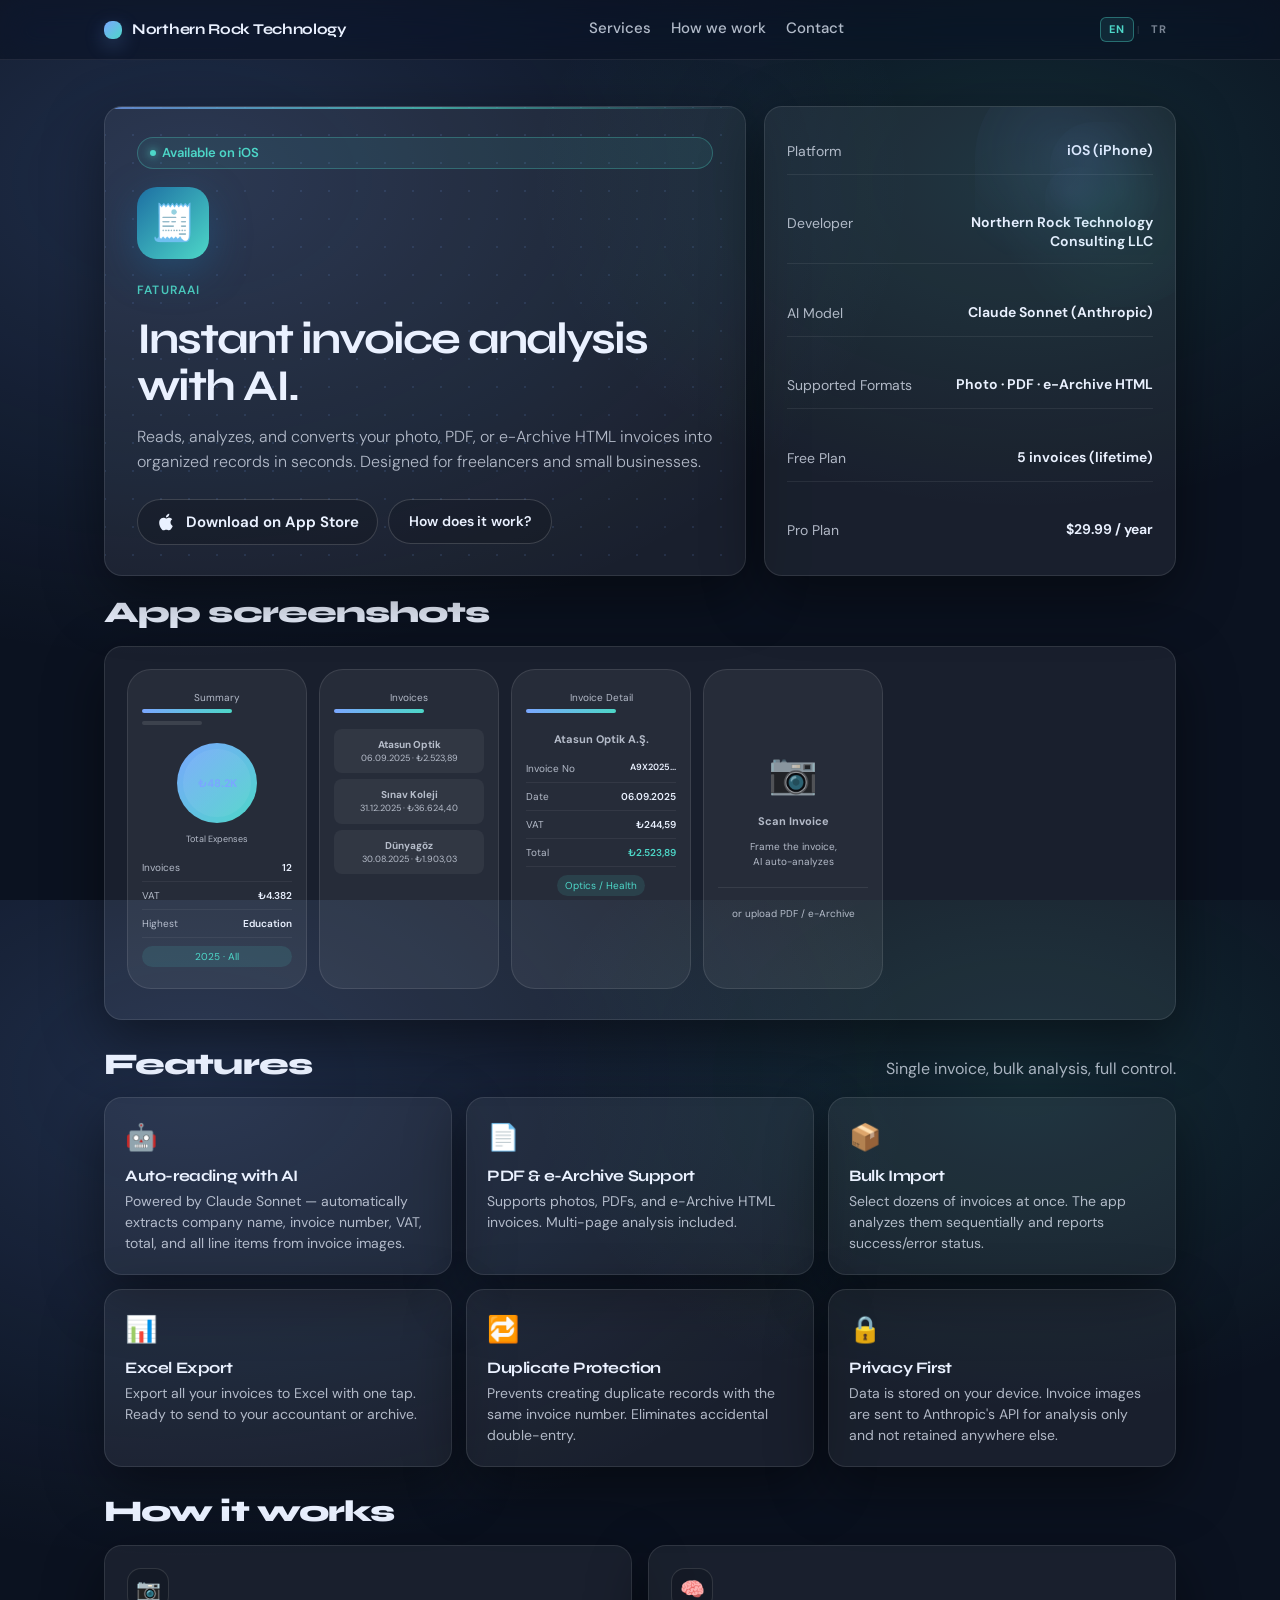
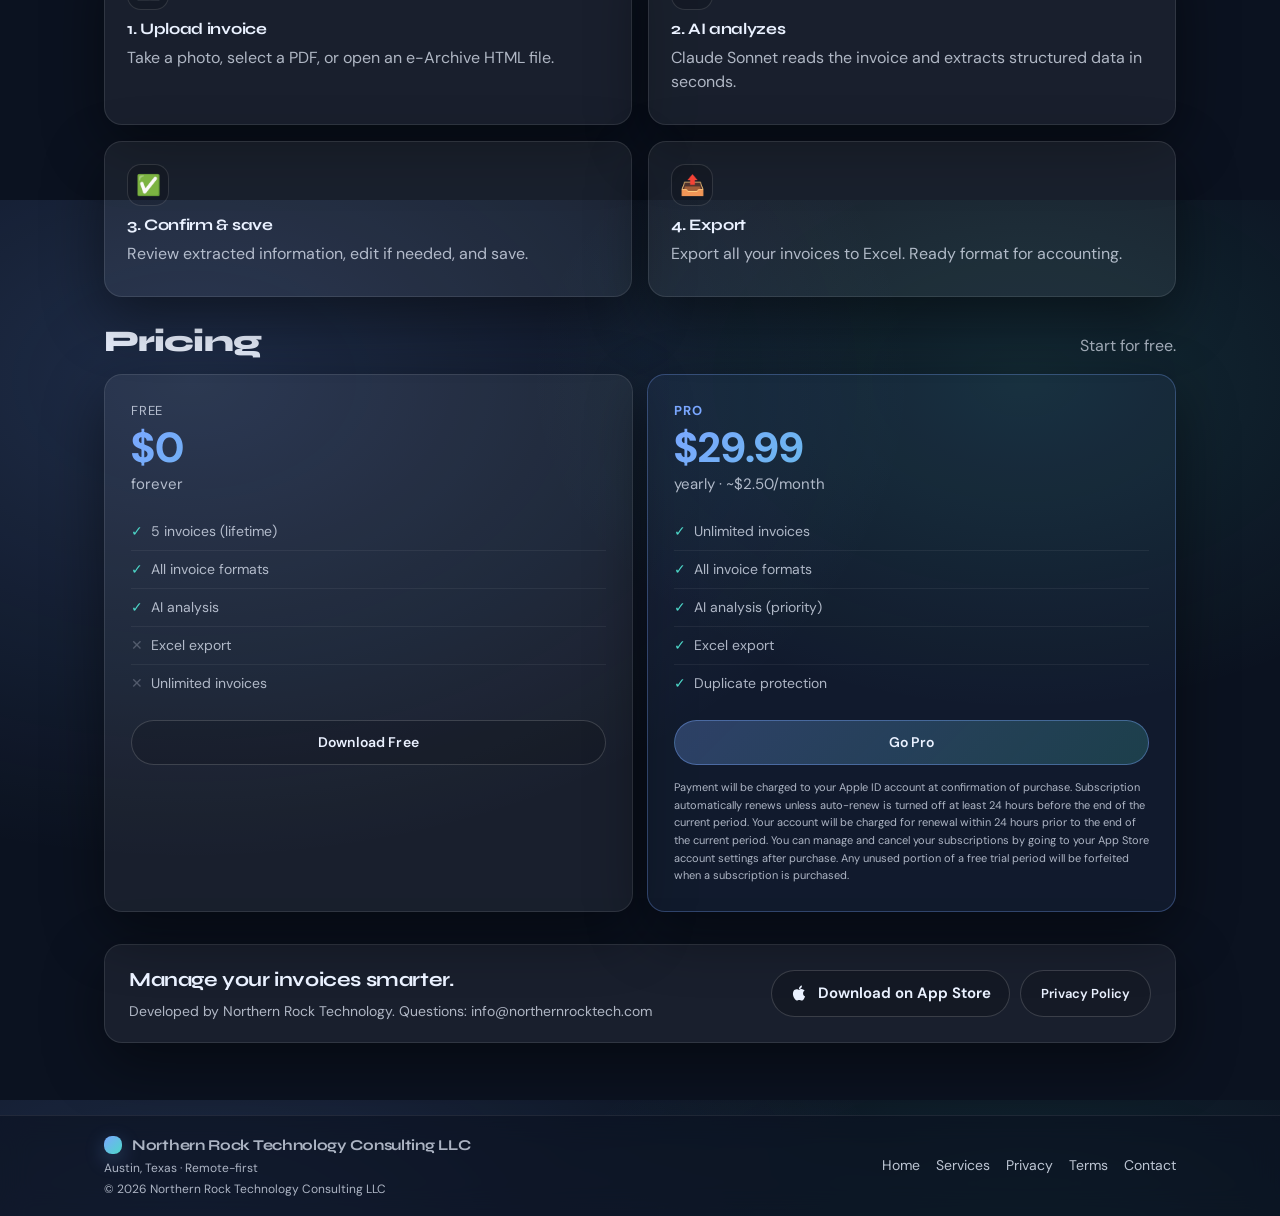
==== commit eda73c86: "feat: FaturaAI EULA + subscription legal notice" ====
--- a/faturaai.html
+++ b/faturaai.html
@@ -278,6 +278,7 @@
           <li><span class="check">✓</span> <span data-i18n="fatura_pro_f5">Duplicate protection</span></li>
         </ul>
         <a href="https://apps.apple.com/app/faturaai/id6760459140" class="btn primary" style="width:100%; justify-content:center" data-i18n="fatura_pro_btn">Go Pro</a>
+        <p style="margin:14px 0 0; font-size:11px; color:var(--muted); line-height:1.6;" data-i18n="fatura_sub_legal">Payment will be charged to your Apple ID account at confirmation of purchase. Subscription automatically renews unless auto-renew is turned off at least 24 hours before the end of the current period. Your account will be charged for renewal within 24 hours prior to the end of the current period. You can manage and cancel your subscriptions by going to your App Store account settings after purchase. Any unused portion of a free trial period will be forfeited when a subscription is purchased. <a href="/terms.html#faturaai-eula" style="color:var(--accent);" data-i18n="fatura_eula_link">EULA</a> · <a href="/privacy.html" style="color:var(--accent);" data-i18n="fatura_privacy_link">Privacy Policy</a></p>
       </div>
     </div>
   </div>
